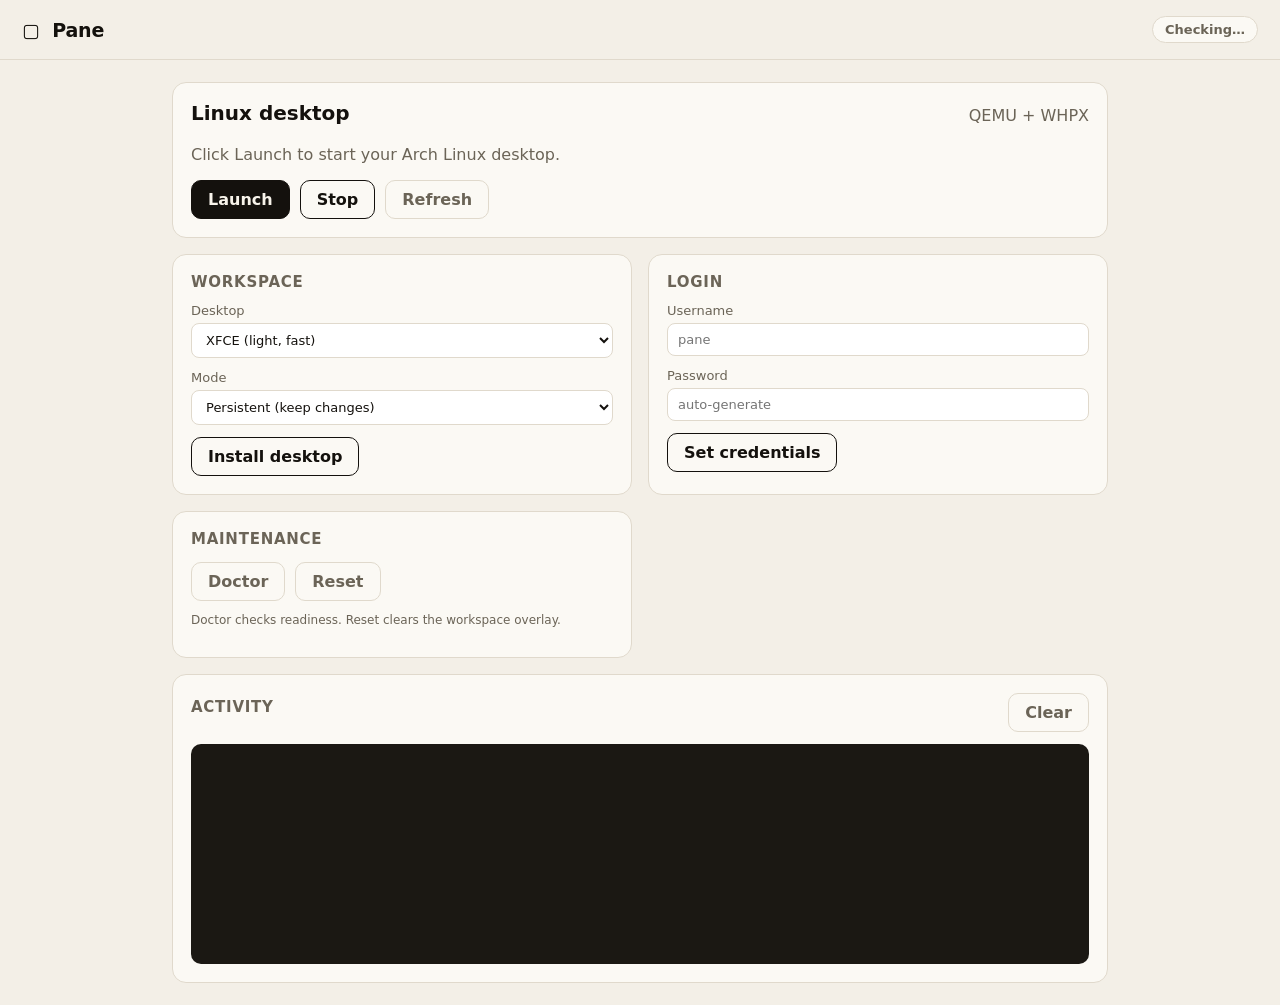
==== ui/index.html @ 54662d05 "Add Tauri single-app shell (Pane Control Center) Make Pane one app: running `pane` with no subcomman" ====
<!DOCTYPE html>
<html lang="en">
<head>
  <meta charset="UTF-8" />
  <meta name="viewport" content="width=device-width, initial-scale=1.0" />
  <title>Pane</title>
  <link rel="stylesheet" href="style.css" />
</head>
<body>
  <header class="bar">
    <div class="brand"><span class="mark">▢</span> Pane</div>
    <div id="status" class="pill pill-idle">Checking…</div>
  </header>

  <main class="grid">
    <section class="card span2">
      <div class="card-top">
        <h2>Linux desktop</h2>
        <span class="muted" id="engine-line">QEMU + WHPX</span>
      </div>
      <p class="muted" id="vm-detail">Click Launch to start your Arch Linux desktop.</p>
      <div class="row">
        <button id="btn-launch" class="btn btn-primary">Launch</button>
        <button id="btn-stop" class="btn">Stop</button>
        <button id="btn-refresh" class="btn btn-ghost">Refresh</button>
      </div>
    </section>

    <section class="card">
      <h3>Workspace</h3>
      <label class="field">Desktop
        <select id="sel-de">
          <option value="xfce">XFCE (light, fast)</option>
          <option value="gnome">GNOME</option>
          <option value="kde">KDE Plasma</option>
        </select>
      </label>
      <label class="field">Mode
        <select id="sel-mode">
          <option value="persistent">Persistent (keep changes)</option>
          <option value="perishable">Perishable (reset each time)</option>
        </select>
      </label>
      <button id="btn-install" class="btn">Install desktop</button>
    </section>

    <section class="card">
      <h3>Login</h3>
      <label class="field">Username <input id="in-user" type="text" placeholder="pane" /></label>
      <label class="field">Password <input id="in-pass" type="password" placeholder="auto-generate" /></label>
      <button id="btn-provision" class="btn">Set credentials</button>
    </section>

    <section class="card">
      <h3>Maintenance</h3>
      <div class="row">
        <button id="btn-doctor" class="btn btn-ghost">Doctor</button>
        <button id="btn-reset" class="btn btn-ghost">Reset</button>
      </div>
      <p class="muted small">Doctor checks readiness. Reset clears the workspace overlay.</p>
    </section>

    <section class="card span2">
      <div class="card-top"><h3>Activity</h3><button id="btn-clear" class="btn btn-ghost small">Clear</button></div>
      <pre id="log" class="log" aria-live="polite"></pre>
    </section>
  </main>

  <script src="main.js"></script>
</body>
</html>
---- ui/style.css ----
:root {
  --bg: #f3efe7;
  --surface: #fbf9f4;
  --ink: #14110d;
  --muted: #6b6457;
  --line: #e0d9cc;
  --accent: #14110d;
  --accent-ink: #f7f3ea;
  --ok: #1f7a4d;
  --warn: #9a5b12;
  --radius: 14px;
}

* { box-sizing: border-box; }

body {
  margin: 0;
  font-family: "Segoe UI", system-ui, sans-serif;
  background: var(--bg);
  color: var(--ink);
  -webkit-font-smoothing: antialiased;
}

.bar {
  display: flex;
  align-items: center;
  justify-content: space-between;
  padding: 16px 22px;
  border-bottom: 1px solid var(--line);
}

.brand { font-weight: 700; font-size: 19px; letter-spacing: -0.01em; }
.mark { margin-right: 6px; }

.pill {
  font-size: 13px;
  font-weight: 600;
  padding: 5px 12px;
  border-radius: 999px;
  border: 1px solid var(--line);
}
.pill-idle { color: var(--muted); background: var(--surface); }
.pill-run { color: var(--accent-ink); background: var(--ok); border-color: var(--ok); }
.pill-off { color: var(--muted); background: var(--surface); }
.pill-busy { color: var(--accent-ink); background: var(--warn); border-color: var(--warn); }

.grid {
  display: grid;
  grid-template-columns: 1fr 1fr;
  gap: 16px;
  padding: 22px;
  max-width: 980px;
  margin: 0 auto;
}
.span2 { grid-column: 1 / -1; }

.card {
  background: var(--surface);
  border: 1px solid var(--line);
  border-radius: var(--radius);
  padding: 18px;
}
.card-top { display: flex; align-items: center; justify-content: space-between; }
.card h2 { margin: 0 0 4px; font-size: 20px; }
.card h3 { margin: 0 0 12px; font-size: 15px; text-transform: uppercase; letter-spacing: 0.05em; color: var(--muted); }

.muted { color: var(--muted); }
.small { font-size: 12px; }

.row { display: flex; gap: 10px; flex-wrap: wrap; margin-top: 14px; }

.btn {
  font: inherit;
  font-weight: 600;
  padding: 9px 16px;
  border-radius: 10px;
  border: 1px solid var(--ink);
  background: var(--surface);
  color: var(--ink);
  cursor: pointer;
  transition: transform 0.05s ease, opacity 0.15s ease;
}
.btn:hover { opacity: 0.85; }
.btn:active { transform: translateY(1px); }
.btn:disabled { opacity: 0.45; cursor: default; }
.btn-primary { background: var(--accent); color: var(--accent-ink); }
.btn-ghost { border-color: var(--line); color: var(--muted); }

.field { display: block; font-size: 13px; color: var(--muted); margin-bottom: 12px; }
.field select, .field input {
  display: block;
  width: 100%;
  margin-top: 5px;
  padding: 8px 10px;
  font: inherit;
  color: var(--ink);
  background: #fff;
  border: 1px solid var(--line);
  border-radius: 8px;
}

.log {
  margin: 12px 0 0;
  background: #1b1813;
  color: #e8e2d6;
  border-radius: 10px;
  padding: 12px;
  font-family: "Cascadia Mono", Consolas, monospace;
  font-size: 12.5px;
  line-height: 1.5;
  height: 220px;
  overflow: auto;
  white-space: pre-wrap;
  word-break: break-word;
}
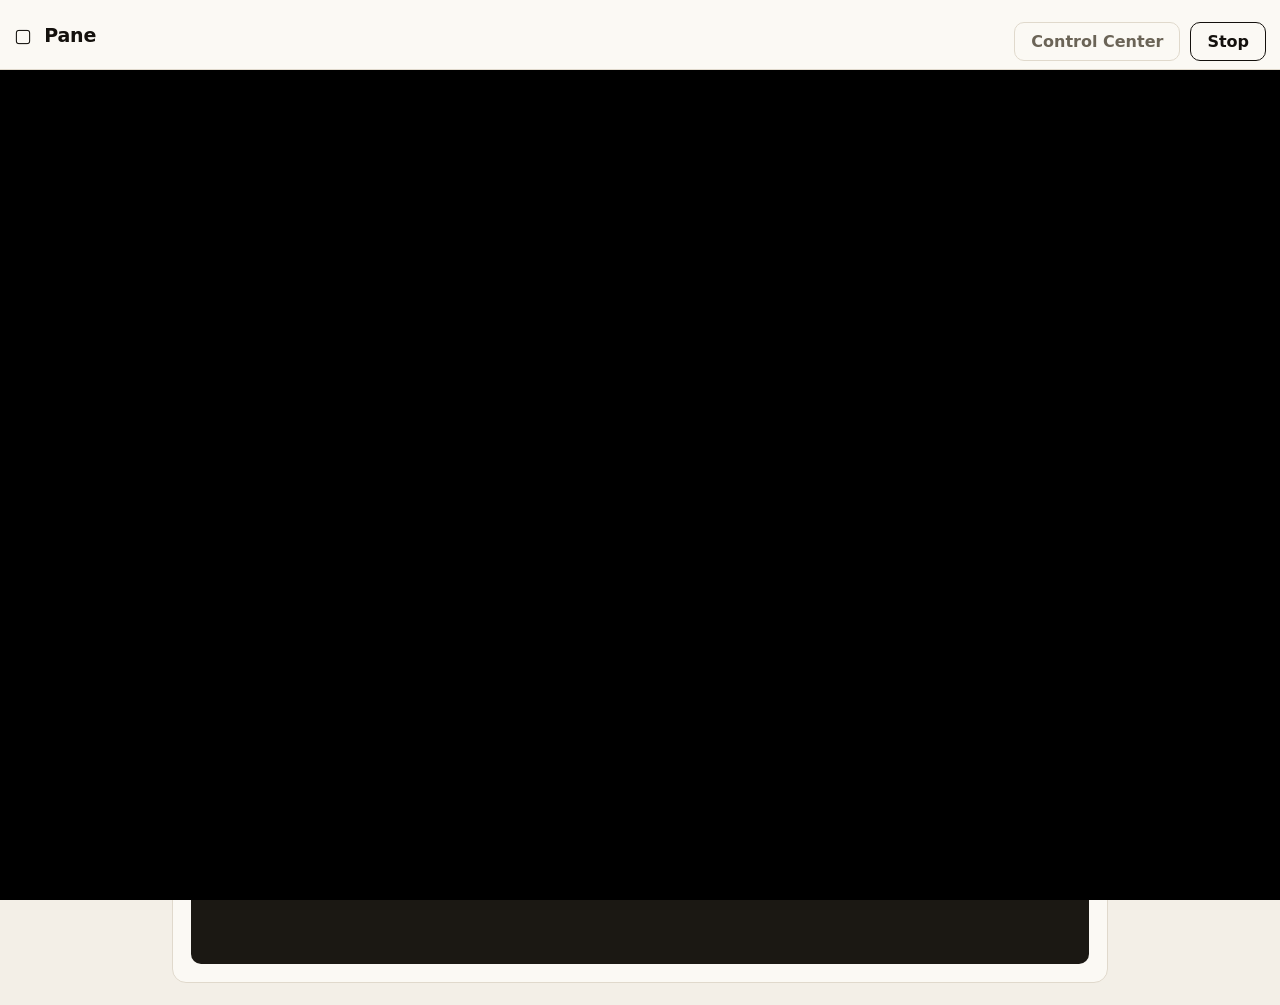
==== commit 52144f07: "Embed the Linux desktop in the Pane window (noVNC) Render the guest inside the Pane app instead of a" ====
--- a/ui/index.html
+++ b/ui/index.html
@@ -66,6 +66,17 @@
     </section>
   </main>
 
-  <script src="main.js"></script>
+  <section id="screen-view" hidden>
+    <div class="screen-bar">
+      <div class="brand"><span class="mark">▢</span> Pane</div>
+      <div class="row">
+        <button id="btn-back" class="btn btn-ghost small">Control Center</button>
+        <button id="btn-screen-stop" class="btn small">Stop</button>
+      </div>
+    </div>
+    <div id="screen" class="screen"></div>
+  </section>
+
+  <script type="module" src="main.js"></script>
 </body>
 </html>
--- a/ui/style.css
+++ b/ui/style.css
@@ -99,6 +99,29 @@
   border-radius: 8px;
 }
 
+#screen-view {
+  position: fixed;
+  inset: 0;
+  background: #14110d;
+  display: flex;
+  flex-direction: column;
+  z-index: 10;
+}
+.screen-bar {
+  display: flex;
+  align-items: center;
+  justify-content: space-between;
+  padding: 8px 14px;
+  background: var(--surface);
+  border-bottom: 1px solid var(--line);
+}
+.screen {
+  flex: 1;
+  min-height: 0;
+  background: #000;
+  overflow: hidden;
+}
+
 .log {
   margin: 12px 0 0;
   background: #1b1813;
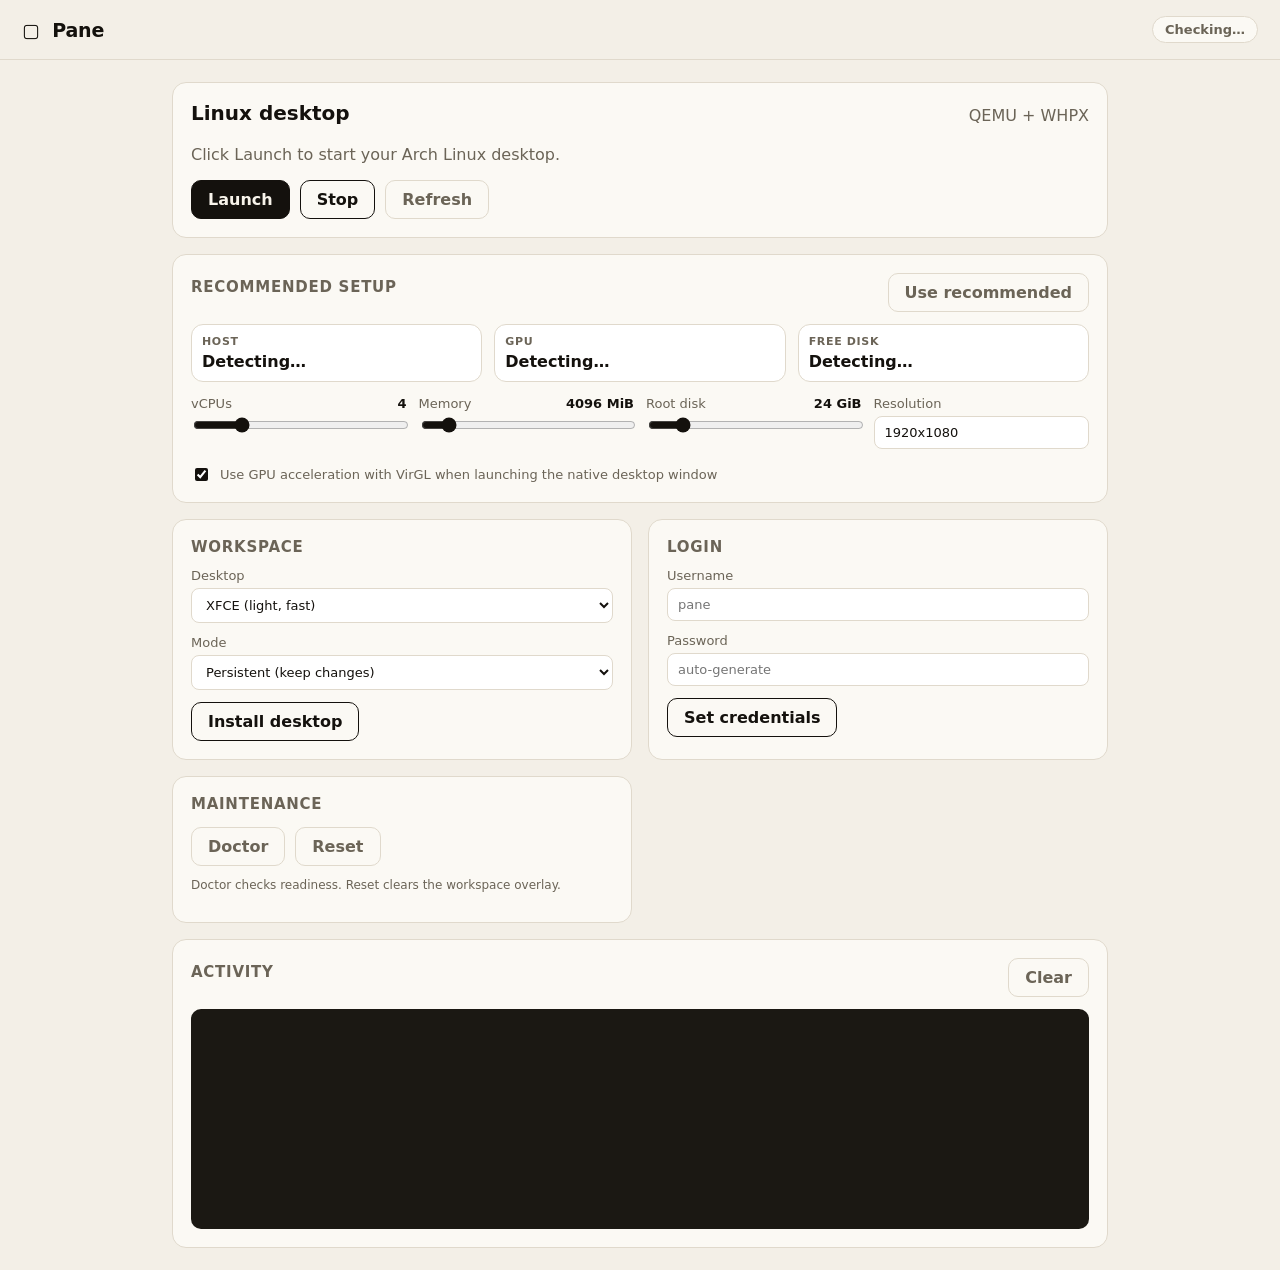
==== commit 12346c8d: "Add recommended QEMU launch tuning" ====
--- a/ui/index.html
+++ b/ui/index.html
@@ -24,6 +24,36 @@
         <button id="btn-stop" class="btn">Stop</button>
         <button id="btn-refresh" class="btn btn-ghost">Refresh</button>
       </div>
+    </section>
+
+    <section class="card span2">
+      <div class="card-top">
+        <h3>Recommended setup</h3>
+        <button id="btn-recommended" class="btn btn-ghost small">Use recommended</button>
+      </div>
+      <div class="spec-grid">
+        <div><span class="label">Host</span><strong id="host-summary">Detecting…</strong></div>
+        <div><span class="label">GPU</span><strong id="gpu-summary">Detecting…</strong></div>
+        <div><span class="label">Free disk</span><strong id="disk-summary">Detecting…</strong></div>
+      </div>
+      <div class="tuning-grid">
+        <label class="field">vCPUs <output id="out-vcpus">4</output>
+          <input id="in-vcpus" type="range" min="1" max="16" value="4" />
+        </label>
+        <label class="field">Memory <output id="out-memory">4096 MiB</output>
+          <input id="in-memory" type="range" min="1024" max="32768" step="512" value="4096" />
+        </label>
+        <label class="field">Root disk <output id="out-disk">24 GiB</output>
+          <input id="in-disk" type="range" min="8" max="128" step="1" value="24" />
+        </label>
+        <label class="field">Resolution
+          <input id="in-resolution" type="text" value="1920x1080" />
+        </label>
+      </div>
+      <label class="check">
+        <input id="in-gpu" type="checkbox" checked />
+        <span>Use GPU acceleration with VirGL when launching the native desktop window</span>
+      </label>
     </section>
 
     <section class="card">
--- a/ui/style.css
+++ b/ui/style.css
@@ -69,6 +69,47 @@
 
 .row { display: flex; gap: 10px; flex-wrap: wrap; margin-top: 14px; }
 
+.spec-grid, .tuning-grid {
+  display: grid;
+  grid-template-columns: repeat(3, minmax(0, 1fr));
+  gap: 12px;
+}
+.spec-grid { margin: 12px 0 14px; }
+.spec-grid div {
+  border: 1px solid var(--line);
+  border-radius: 12px;
+  padding: 10px;
+  background: #fff;
+}
+.label {
+  display: block;
+  margin-bottom: 4px;
+  color: var(--muted);
+  font-size: 11px;
+  font-weight: 700;
+  letter-spacing: 0.06em;
+  text-transform: uppercase;
+}
+.tuning-grid { grid-template-columns: repeat(4, minmax(0, 1fr)); }
+.field output {
+  float: right;
+  color: var(--ink);
+  font-weight: 700;
+}
+.field input[type="range"] {
+  accent-color: var(--ink);
+  padding: 0;
+}
+.check {
+  display: flex;
+  gap: 9px;
+  align-items: center;
+  color: var(--muted);
+  font-size: 13px;
+  margin-top: 4px;
+}
+.check input { accent-color: var(--ink); }
+
 .btn {
   font: inherit;
   font-weight: 600;
@@ -103,9 +144,12 @@
   position: fixed;
   inset: 0;
   background: #14110d;
-  display: flex;
+  display: none;
   flex-direction: column;
   z-index: 10;
+}
+#screen-view.show {
+  display: flex;
 }
 .screen-bar {
   display: flex;
@@ -136,3 +180,10 @@
   white-space: pre-wrap;
   word-break: break-word;
 }
+
+@media (max-width: 760px) {
+  .grid { grid-template-columns: 1fr; padding: 14px; }
+  .span2 { grid-column: auto; }
+  .card-top { align-items: flex-start; gap: 8px; flex-direction: column; }
+  .spec-grid, .tuning-grid { grid-template-columns: 1fr; }
+}
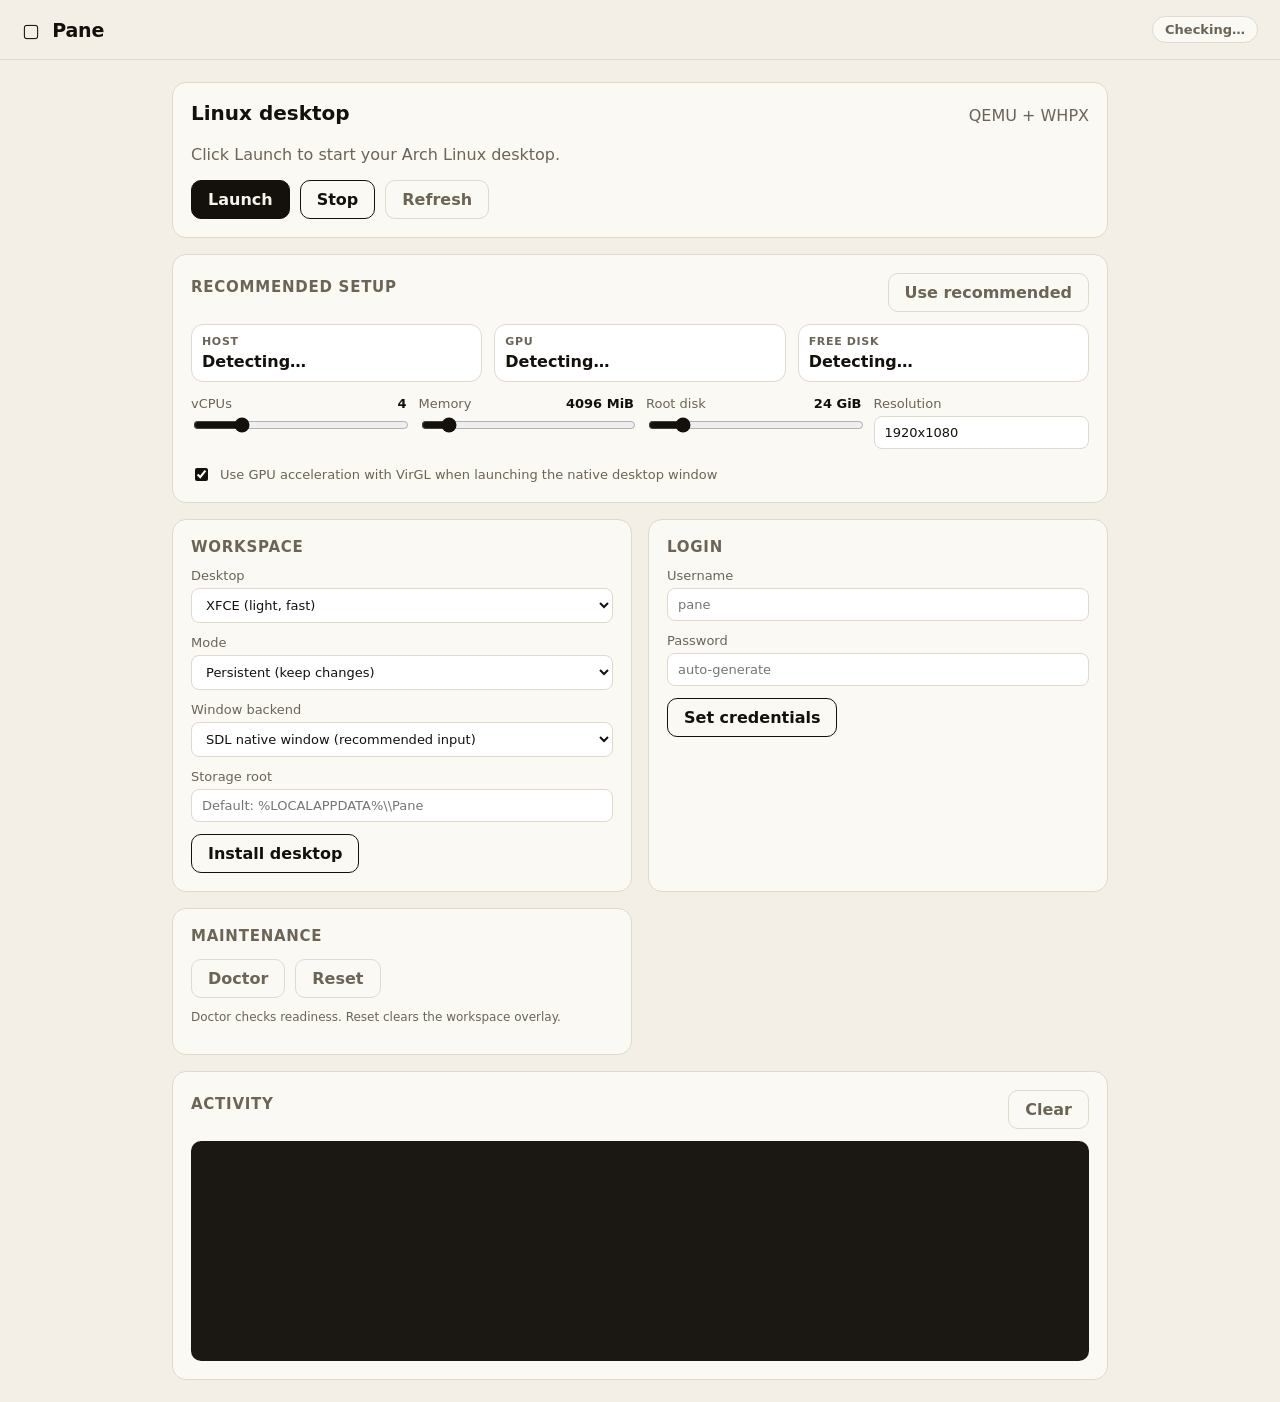
==== commit 0202dc82: "Harden desktop switching and native QEMU input" ====
--- a/ui/index.html
+++ b/ui/index.html
@@ -71,6 +71,15 @@
           <option value="perishable">Perishable (reset each time)</option>
         </select>
       </label>
+      <label class="field">Window backend
+        <select id="sel-display">
+          <option value="sdl">SDL native window (recommended input)</option>
+          <option value="gtk">GTK native window</option>
+        </select>
+      </label>
+      <label class="field">Storage root
+        <input id="in-storage-root" type="text" placeholder="Default: %LOCALAPPDATA%\\Pane" />
+      </label>
       <button id="btn-install" class="btn">Install desktop</button>
     </section>
 
